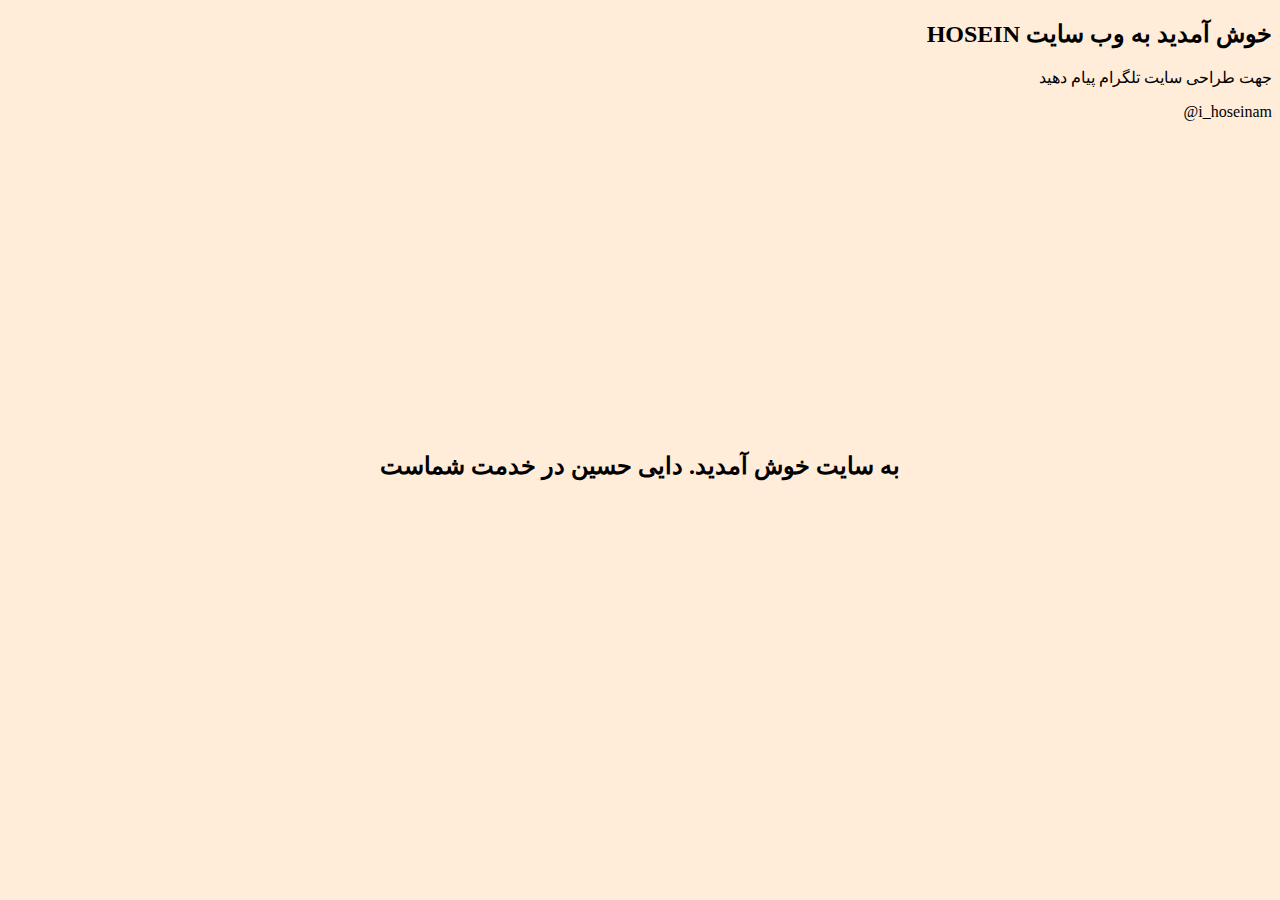
==== index.html @ 491c5100 "Create index.html" ====
<!DOCTYPE html>
<html>
<head>
<title> hosein website</title>
    <style>
        body {
            background-color: #ffecd9;
            direction: rtl;
        }

        @keyframes moving-text {
            0% { transform: translateX(-50%); opacity: 0; }
            50% { transform: translateX(0); opacity: 1; }
            100% { transform: translateX(50%); opacity: 0; }
        }
        
        .animated-text {
            position: absolute;
            top: 50%;
            left: 50%;
            transform: translate(-50%, -50%);
            animation: moving-text 3s infinite;
            font-weight: bold;
            font-size: 24px;
            text-align: center;
        }
    </style>
</head>
<body>
    <header>
        <h1 class="animated-text">به سایت خوش آمدید.   دایی حسین در خدمت شماست </h1>
    </header>
    
    
    
    <section>
        <h2>خوش آمدید به وب سایت HOSEIN</h2>
       <P>  جهت طراحی سایت تلگرام پیام دهید </P>
       <p> i_hoseinam@  </p>

    </section>
    
    
</body>
</html>
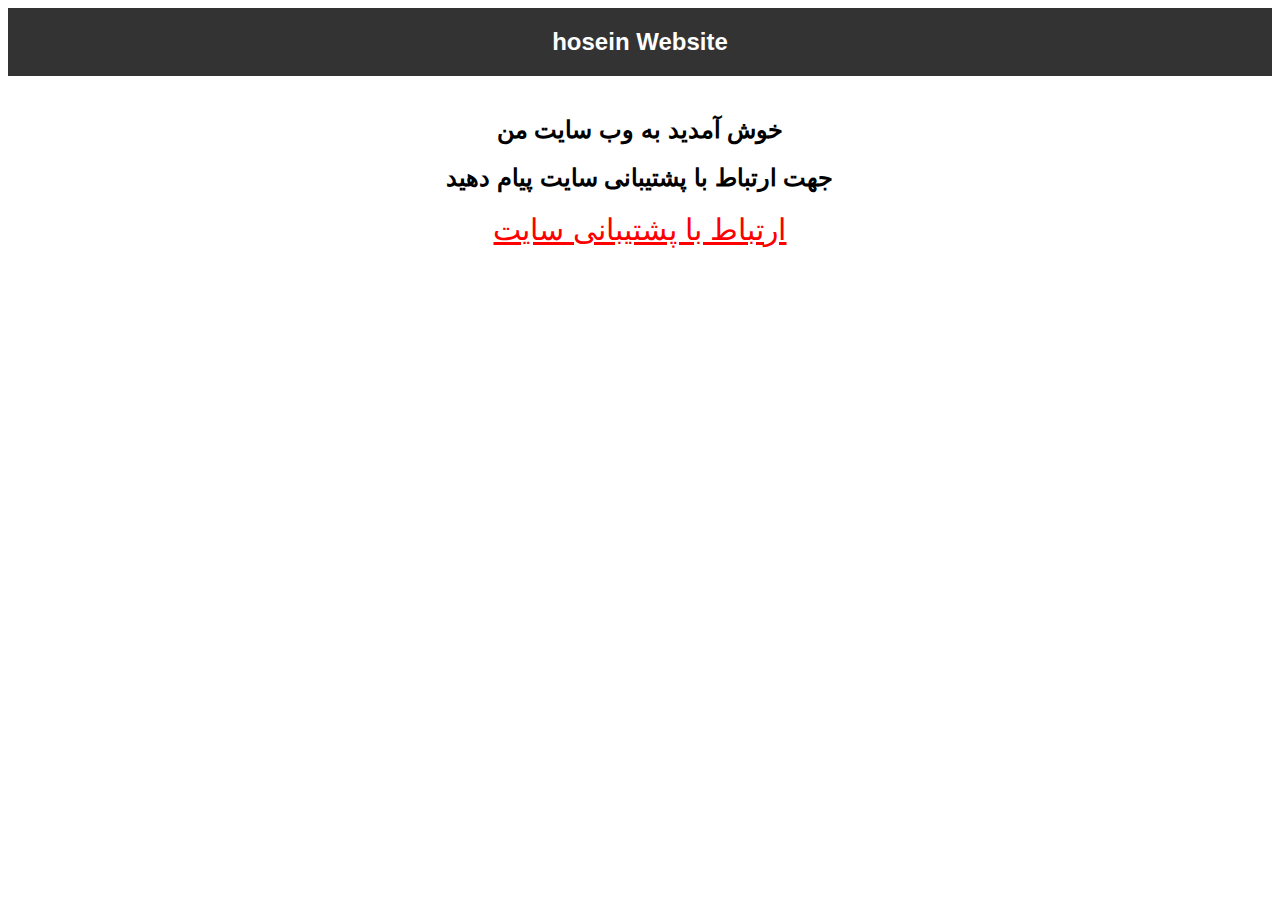
==== commit 30b0d196: "Update index.html" ====
--- a/index.html
+++ b/index.html
@@ -1,45 +1,77 @@
+
 <!DOCTYPE html>
 <html>
-<head>
-<title> hosein website</title>
+  <head>
+    
+    <meta charset="UTF-8">
+    <title>hosein Website</title>
     <style>
-        body {
-            background-color: #ffecd9;
-            direction: rtl;
+         @keyframes movingText {
+            0% {
+                transform: translateX(0);
+            }
+            50% {
+                transform: translateX(200px);
+            }
+            100% {
+                transform: translateX(0);
+            }
         }
 
-        @keyframes moving-text {
-            0% { transform: translateX(-50%); opacity: 0; }
-            50% { transform: translateX(0); opacity: 1; }
-            100% { transform: translateX(50%); opacity: 0; }
+        .animatedText {
+            animation: movingText 3s infinite;
         }
+      body {
+        font-family: Arial, sans-serif;
+      }
+      header {
+        background-color: #333;
+        color: white;
+        padding: 20px;
+        text-align: center;
+      }
+      h1 {
+        font-size: 24px;
+        margin: 0;
+      }
+      main {
+        padding: 20px;
+        text-align: center;
+      }
+      button {
+        padding: 10px 20px;
+        background-color: #333;
+        color: white;
+        border: none;
+        cursor: pointer;
+      }
+      a {
+            text-align: center;
+            color: red; 
+            font-size: 30px; 
+        }
+
         
-        .animated-text {
-            position: absolute;
-            top: 50%;
-            left: 50%;
-            transform: translate(-50%, -50%);
-            animation: moving-text 3s infinite;
-            font-weight: bold;
-            font-size: 24px;
-            text-align: center;
-        }
     </style>
-</head>
-<body>
+  </head>
+  <body>
+    
     <header>
-        <h1 class="animated-text">به سایت خوش آمدید.   دایی حسین در خدمت شماست </h1>
+      <h1>hosein Website</h1>
     </header>
+    <main>
+      <h2>خوش آمدید به وب سایت من</h2>
+
     
-    
-    
-    <section>
-        <h2>خوش آمدید به وب سایت HOSEIN</h2>
-       <P>  جهت طراحی سایت تلگرام پیام دهید </P>
-       <p> i_hoseinam@  </p>
-
-    </section>
-    
-    
-</body>
+      
+      <h1 class="animatedText"> جهت ارتباط با پشتیبانی سایت پیام دهید </h1>
+      <h2 >  </h2>
+      <h3></h3>
+     
+      <a href="https://t.me/i_hoseinam"  > ارتباط با پشتیبانی سایت             </a>
+      
+    </main>
+   
+  </body>
+ 
 </html>
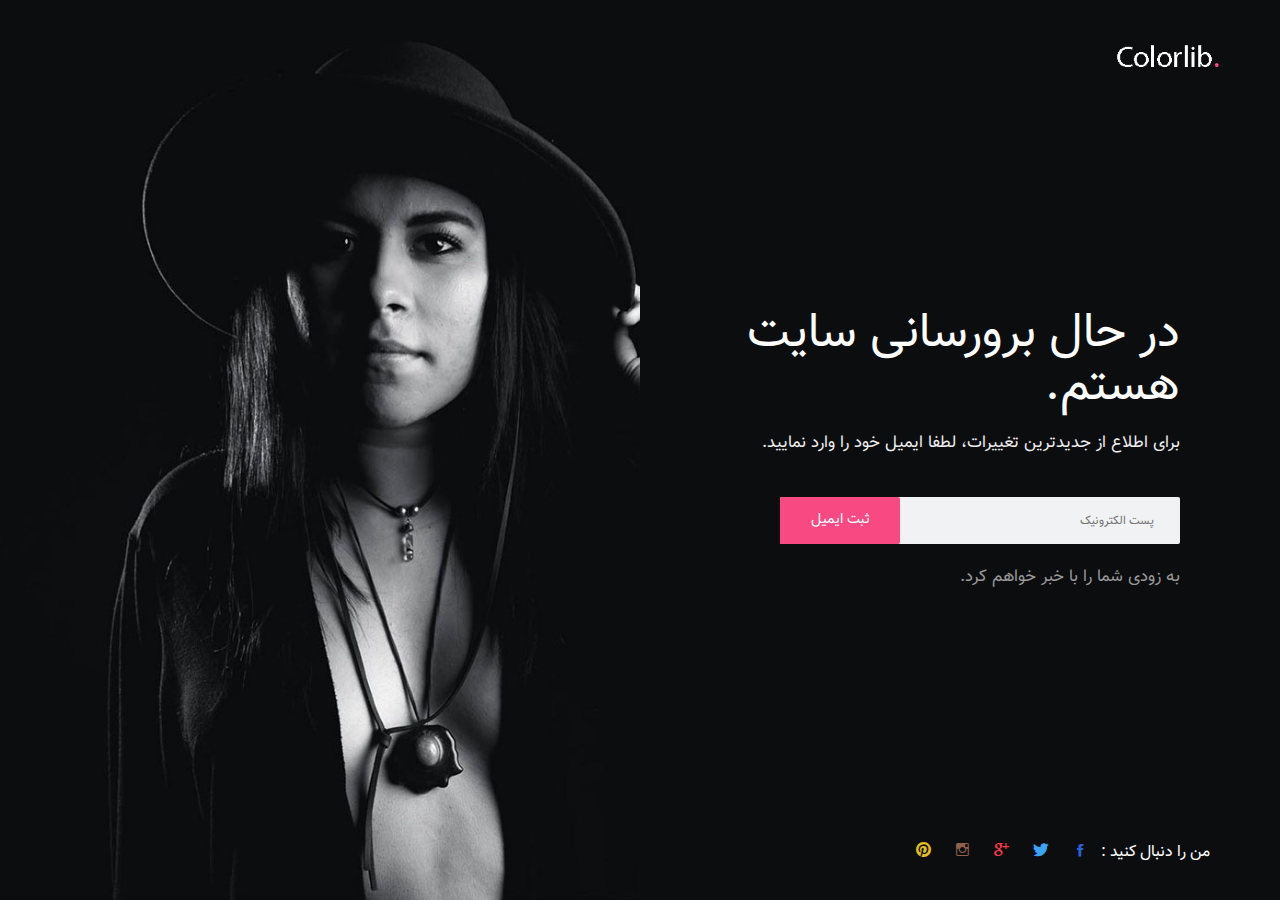
==== commit c1054376: "Add files via upload" ====
--- a/index.html
+++ b/index.html
@@ -1,77 +1,51 @@
-
-<!DOCTYPE html>
-<html>
-  <head>
-    
-    <meta charset="UTF-8">
-    <title>hosein Website</title>
-    <style>
-         @keyframes movingText {
-            0% {
-                transform: translateX(0);
-            }
-            50% {
-                transform: translateX(200px);
-            }
-            100% {
-                transform: translateX(0);
-            }
-        }
-
-        .animatedText {
-            animation: movingText 3s infinite;
-        }
-      body {
-        font-family: Arial, sans-serif;
-      }
-      header {
-        background-color: #333;
-        color: white;
-        padding: 20px;
-        text-align: center;
-      }
-      h1 {
-        font-size: 24px;
-        margin: 0;
-      }
-      main {
-        padding: 20px;
-        text-align: center;
-      }
-      button {
-        padding: 10px 20px;
-        background-color: #333;
-        color: white;
-        border: none;
-        cursor: pointer;
-      }
-      a {
-            text-align: center;
-            color: red; 
-            font-size: 30px; 
-        }
-
-        
-    </style>
-  </head>
-  <body>
-    
-    <header>
-      <h1>hosein Website</h1>
-    </header>
-    <main>
-      <h2>خوش آمدید به وب سایت من</h2>
-
-    
-      
-      <h1 class="animatedText"> جهت ارتباط با پشتیبانی سایت پیام دهید </h1>
-      <h2 >  </h2>
-      <h3></h3>
-     
-      <a href="https://t.me/i_hoseinam"  > ارتباط با پشتیبانی سایت             </a>
-      
-    </main>
-   
-  </body>
- 
-</html>
+<!DOCTYPE html>
+<html lang="en">
+<head>
+	<meta charset="utf-8">
+	<meta http-equiv="X-UA-Compatible" content="IE=edge">
+	<meta name="viewport" content="width=device-width, initial-scale=1">
+	<title>قالب صفحه در دست ساخت سایت شخصی :: دریافت شده از وب روبیک</title>
+	<!-- CSS Styles -->
+	<link type="text/css" href="css/ionicons.css" rel="stylesheet" />
+	<link type="text/css" href="css/jquery.classycountdown.css" rel="stylesheet" />
+	<link type="text/css" href="css/style.css" rel="stylesheet" />
+	<link type="text/css" href="css/responsive.css" rel="stylesheet" />
+</head>
+<body>
+	<div class="main-area">
+		<section class="left-section" style="background-image: url(pics/countdown-1000x1000.jpg)"></section><!-- left-section -->
+		<section class="right-section full-height">
+			<a class="logo" href="#"><img src="pics/logo-white.png" alt="Logo"></a>
+			<div class="display-table">
+				<div class="display-table-cell">
+					<div class="main-content">
+						<h2 class="title"><b>در حال برورسانی سایت هستم.</b></h2>
+						<p class="desc">برای اطلاع از جدیدترین تغییرات،  لطفا ایمیل خود را وارد نمایید.</p>
+						<div class="email-input-area">
+							<form method="post">
+								<input class="email-input" name="email" type="text" placeholder="پست الکترونیک"/>
+								<button class="submit-btn" name="submit" type="submit"><b>ثبت ایمیل</b></button>
+							</form>
+						</div><!-- email-input-area -->
+						<p class="post-desc">به زودی شما را با خبر خواهم کرد.</p>
+					</div><!-- main-content -->
+				</div><!-- display-table-cell -->
+			</div><!-- display-table -->
+
+			<ul class="footer-icons">
+				<li>من را دنبال کنید : </li>
+				<li><a href="#"><i class="ion-social-facebook"></i></a></li>
+				<li><a href="#"><i class="ion-social-twitter"></i></a></li>
+				<li><a href="#"><i class="ion-social-googleplus"></i></a></li>
+				<li><a href="#"><i class="ion-social-instagram-outline"></i></a></li>
+				<li><a href="#"><i class="ion-social-pinterest"></i></a></li>
+			</ul>
+		</section><!-- right-section -->
+	</div>
+
+	<!-- Scripts -->
+	<script src="js/jquery-3.1.1.min.js"></script>
+	<script src="js/jquery.countdown.min.js"></script>
+	<script src="js/scripts.js"></script>
+</body><!-- This template has been downloaded from Webrubik.com -->
+</html>
--- a/css/style.css
+++ b/css/style.css
@@ -0,0 +1,395 @@
+/* CSS Document */
+@charset "UTF-8";
+
+@font-face {
+    font-family: 'Vazir';
+    src: url('../fonts/Vazir.eot');
+    src: local('../fonts/Vazir'), url('../fonts/Vazir.woff') format('woff'), url('../fonts/Vazir.ttf') format('truetype');
+}
+
+/* ---------------------------------
+1. PRIMARY STYLES
+--------------------------------- */
+
+html {
+    font-size: 100%;
+    height: 100%;
+    width: 100%;
+    overflow-x: hidden;
+    margin: 0px;
+    padding: 0px;
+    touch-action: manipulation;
+}
+
+
+body {
+    direction: rtl;
+    font-size: 16px;
+    font-family: 'Vazir';
+    width: 100%;
+    height: 100%;
+    margin: 0;
+    font-weight: 400;
+    -webkit-font-smoothing: antialiased;
+    -moz-osx-font-smoothing: grayscale;
+    word-wrap: break-word;
+    overflow-x: hidden;
+    color: #333;
+}
+
+h1, h2, h3, h4, h5, h6, p, a, ul, span, li, img, inpot, button {
+    margin: 0;
+    padding: 0;
+}
+
+h1, h2, h3, h4, h5, h6 {
+    line-height: 1.5;
+    font-weight: inherit;
+}
+
+h1, h2, h3 {
+    font-family: 'Vazir';
+}
+
+p {
+    line-height: 1.6;
+    font-size: 1.05em;
+    font-weight: 400;
+    color: #555;
+}
+
+h1 {
+    font-size: 3.5em;
+    line-height: 1;
+}
+
+h2 {
+    font-size: 3em;
+    line-height: 1.1;
+}
+
+h3 {
+    font-size: 2.5em;
+}
+
+h4 {
+    font-size: 1.5em;
+}
+
+h5 {
+    font-size: 1.2em;
+}
+
+h6 {
+    font-size: .9em;
+}
+
+a, button {
+    display: inline-block;
+    text-decoration: none;
+    color: inherit;
+    transition: all .3s;
+    line-height: 1;
+}
+
+a:focus, a:active, a:hover,
+button:focus, button:active, button:hover,
+a b.light-color:hover {
+    text-decoration: none;
+    color: #E45F74;
+}
+
+b {
+    font-weight: 500;
+}
+
+img {
+    width: 100%;
+}
+
+li {
+    list-style: none;
+    display: inline-block;
+}
+
+span {
+    display: inline-block;
+}
+
+button {
+    outline: 0;
+    border: 0;
+    background: none;
+    cursor: pointer;
+}
+
+b.light-color {
+    color: #444;
+}
+
+.icon {
+    font-size: 1.1em;
+    display: inline-block;
+    line-height: inherit;
+}
+
+[class^="icon-"]:before, [class*=" icon-"]:before {
+    line-height: inherit;
+}
+
+html {
+    -webkit-box-sizing: border-box;
+    box-sizing: border-box;
+}
+
+*,
+*::before,
+*::after {
+    -webkit-box-sizing: inherit;
+    box-sizing: inherit;
+}
+
+
+/* ---------------------------------
+2. COMMONS FOR PAGE DESIGN
+--------------------------------- */
+
+.center-text {
+    text-align: center;
+}
+
+.display-table {
+    display: table;
+    height: 100%;
+    width: 100%;
+}
+
+.display-table-cell {
+    display: table-cell;
+    vertical-align: middle;
+}
+
+
+::-webkit-input-placeholder {
+    font-size: .9em;
+}
+
+::-moz-placeholder {
+    font-size: .9em;
+}
+
+:-ms-input-placeholder {
+    font-size: .9em;
+}
+
+:-moz-placeholder {
+    font-size: .9em;
+}
+
+
+.full-height {
+    height: 100%;
+}
+
+.position-static {
+    position: static;
+}
+
+.font-white {
+    color: #fff;
+}
+
+.main-area {
+    position: relative;
+    height: 100vh;
+    background: #0C0D0F;
+    color: #fff;
+}
+
+
+/* ---------------------------------
+3. LEFT SECTION
+--------------------------------- */
+
+.left-section {
+    position: absolute;
+    top: 0;
+    bottom: 0;
+    left: 0;
+    width: 50%;
+    background-size: cover;
+}
+
+
+#normal-countdown {
+    text-align: center;
+}
+
+#normal-countdown .time-sec {
+    position: relative;
+    display: inline-block;
+    margin: 2.5%;
+    height: 120px;
+    width: 120px;
+    border-radius: 100px;
+    background: #fff;
+    box-shadow: 0px 0px 0px 5px rgba(255, 255, 255, .4);
+    color: #F84982;
+}
+
+#normal-countdown .time-sec .main-time {
+    font-weight: 500;
+    line-height: 100px;
+}
+
+#normal-countdown .time-sec span {
+    position: absolute;
+    bottom: 25px;
+    left: 50%;
+    transform: translateX(-50%);
+}
+
+
+/* ---------------------------------
+4. RIGHT SECTION
+--------------------------------- */
+
+.right-section {
+    float: right;
+    width: 50%;
+    position: relative;
+    padding: 0 60px;
+}
+
+.right-section .logo {
+    position: absolute;
+    top: 40px;
+    height: 30px;
+}
+
+.right-section .logo img {
+    height: 100%;
+    width: auto;
+}
+
+
+.right-section .main-content {
+    padding: 40px 40px 40px 0;
+}
+
+.main-content .title {
+    margin-bottom: 15px;
+}
+
+.main-content .desc {
+    color: #eee;
+}
+
+.main-content .email-input-area {
+    margin: 40px 0 20px;
+    position: relative;
+    width: 400px;
+    height: 47px;
+}
+
+.main-content .email-input-area .email-input {
+    width: 100%;
+    position: absolute;
+    top: 0;
+    bottom: 0;
+    right: 0;
+    border-radius: 2px;
+    border: 0;
+    outline: 0;
+    padding: 0 25px 0 140px;
+    transition: all .2s;
+    background: #F1F2F3;
+    box-shadow: inset 0 0 1px rgba(0, 0, 0, .1);
+    border: 1px solid transparent;
+    font-family: 'Vazir';
+}
+
+.main-content .email-input-area .email-input:focus {
+    border-color: #f89fbc;
+}
+
+.main-content .email-input-area .submit-btn {
+    width: 120px;
+    text-align: center;
+    position: absolute;
+    top: 0;
+    bottom: 0;
+    left: 0;
+    font-size: .9em;
+    outline: 0;
+    border-radius: 0 2px 2px 0;
+    transition: all .3s;
+    background: #F84982;
+    color: #fff;
+    font-family: 'Vazir';
+}
+
+.main-content .email-input-area .submit-btn:hover {
+    background: #e40b52;
+}
+
+
+.main-content .post-desc {
+    color: #999;
+}
+
+
+.right-section .footer-icons {
+    position: absolute;
+    bottom: 30px;
+}
+
+.right-section .footer-icons > li > a {
+    display: inline-block;
+    font-size: 1.07em;
+    padding: 0 0px;
+}
+
+.right-section .footer-icons > li:first-child {
+    margin-right: 10px;
+}
+
+.right-section .footer-icons > li > a > i {
+    display: inline-block;
+    height: 35px;
+    line-height: 33px;
+    transition: all .2s;
+    border-radius: 40px;
+    text-align: center;
+    width: 35px;
+}
+
+.right-section .footer-icons > li > a:hover > i {
+    border: 1px solid;
+}
+
+.right-section .footer-icons > li > a > i[class*="facebook"] {
+    color: #2A61D6;
+    border-color: #2A61D6;
+}
+
+.right-section .footer-icons > li > a > i[class*="twitter"] {
+    color: #3AA4F8;
+    border-color: #3AA4F8;
+}
+
+.right-section .footer-icons > li > a > i[class*="google"] {
+    color: #F43846;
+    border-color: #F43846;
+}
+
+.right-section .footer-icons > li > a > i[class*="instagram"] {
+    color: #8F614A;
+    border-color: #8F614A;
+}
+
+.right-section .footer-icons > li > a > i[class*="pinterest"] {
+    color: #E1C013;
+    border-color: #E1C013;
+}
+
--- a/css/responsive.css
+++ b/css/responsive.css
@@ -0,0 +1,154 @@
+/* Screens Resolution : 992px
+-------------------------------------------------------------------------- */
+@media only screen and (max-width: 1200px) {
+
+    /* ---------------------------------
+    4. RIGHT SECTION
+    --------------------------------- */
+    .date-countdown {
+        width: 100%;
+    }
+
+}
+
+/* Screens Resolution : 992px
+-------------------------------------------------------------------------- */
+@media only screen and (max-width: 992px) {
+
+    /* ---------------------------------
+    1. PRIMARY STYLES
+    --------------------------------- */
+    .main-area {
+        position: relative;
+        height: 200vh;
+    }
+
+
+    /* ---------------------------------
+    3. RIGHT SECTION
+    --------------------------------- */
+    .right-section {
+        float: none;
+        width: 100%;
+        height: 50%;
+    }
+
+    .right-section .main-content {
+        padding: 40px 0;
+    }
+
+    .main-content .email-input-area {
+        width: 100%;
+    }
+
+    .main-content .email-input-area .email-input {
+        padding: 0 20px 0 115px;
+    }
+
+    .main-content .email-input-area .submit-btn {
+        width: 80px;
+    }
+
+    .right-section .footer-icons > li > a > i {
+        height: 30px;
+        line-height: 28px;
+        width: 30px;
+    }
+
+
+    /* ---------------------------------
+    4. LEFT SECTION
+    --------------------------------- */
+    .left-section {
+        position: static;
+        width: 100%;
+        height: 50%;
+    }
+
+    .date-countdown {
+        width: 100%;
+    }
+
+    .date-countdown .time_circles > div > h4 {
+        font-size: .7em !important;
+    }
+
+}
+
+
+/* Screens Resolution : 767px
+-------------------------------------------------------------------------- */
+@media only screen and (max-width: 767px) {
+
+    /* ---------------------------------
+    1. PRIMARY STYLES
+    --------------------------------- */
+    p {
+        line-height: 1.4;
+    }
+
+    h1 {
+        font-size: 2.8em;
+        line-height: 1;
+    }
+
+    h2 {
+        font-size: 2.2em;
+        line-height: 1.1;
+    }
+
+    h3 {
+        font-size: 1.8em;
+    }
+
+
+}
+
+/* Screens Resolution : 479px
+-------------------------------------------------------------------------- */
+@media only screen and (max-width: 479px) {
+
+    /* ---------------------------------
+    1. PRIMARY STYLES
+    --------------------------------- */
+    body {
+        font-size: 13px;
+    }
+
+
+    /* ---------------------------------
+    4. REMAINING TIME
+    --------------------------------- */
+    #normal-countdown .time-sec {
+        height: 100px;
+        width: 100px;
+        margin: 5%;
+    }
+
+    #normal-countdown .time-sec .main-time {
+        line-height: 80px;
+    }
+
+
+    /* ---------------------------------
+    4. RIGHT SECTION
+    --------------------------------- */
+    .right-section {
+        padding: 0 30px;
+    }
+
+}
+
+/* Screens Resolution : 359px
+-------------------------------------------------------------------------- */
+@media only screen and (max-width: 359px) {
+
+
+}
+
+/* Screens Resolution : 290px
+-------------------------------------------------------------------------- */
+@media only screen and (max-width: 290px) {
+
+
+}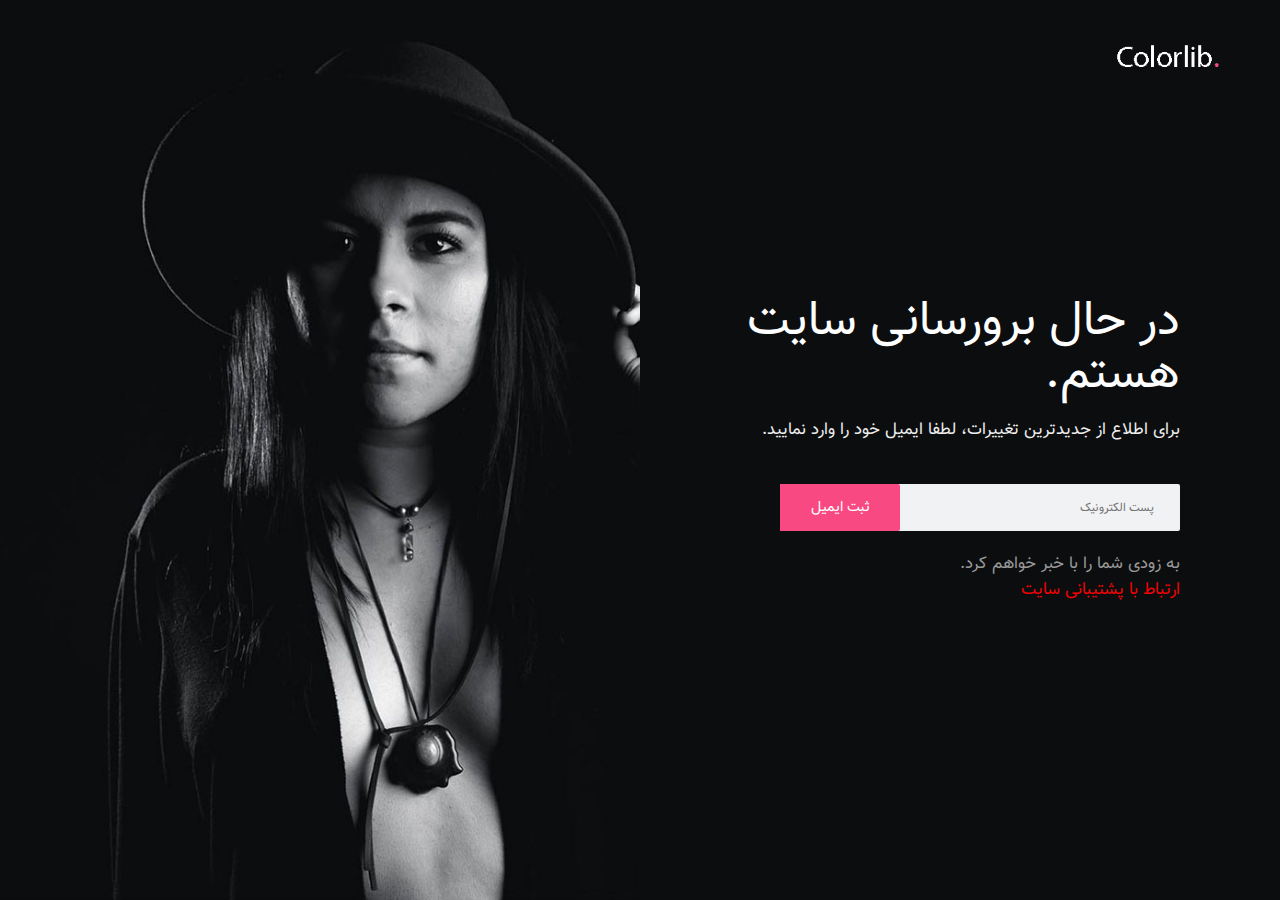
==== commit 781a8634: "Update index.html" ====
--- a/index.html
+++ b/index.html
@@ -28,18 +28,13 @@
 							</form>
 						</div><!-- email-input-area -->
 						<p class="post-desc">به زودی شما را با خبر خواهم کرد.</p>
+						<p></p>
+						<a href="https://zil.ink/ihoseinam"   >ارتباط با پشتیبانی سایت          </a>
 					</div><!-- main-content -->
 				</div><!-- display-table-cell -->
 			</div><!-- display-table -->
 
-			<ul class="footer-icons">
-				<li>من را دنبال کنید : </li>
-				<li><a href="#"><i class="ion-social-facebook"></i></a></li>
-				<li><a href="#"><i class="ion-social-twitter"></i></a></li>
-				<li><a href="#"><i class="ion-social-googleplus"></i></a></li>
-				<li><a href="#"><i class="ion-social-instagram-outline"></i></a></li>
-				<li><a href="#"><i class="ion-social-pinterest"></i></a></li>
-			</ul>
+			
 		</section><!-- right-section -->
 	</div>
 
@@ -48,4 +43,14 @@
 	<script src="js/jquery.countdown.min.js"></script>
 	<script src="js/scripts.js"></script>
 </body><!-- This template has been downloaded from Webrubik.com -->
+<style>
+
+a{
+
+	text-align: center;
+            color: rgb(241, 3, 3); 
+            font-size: 17px; 
+}
+
+</style>
 </html>
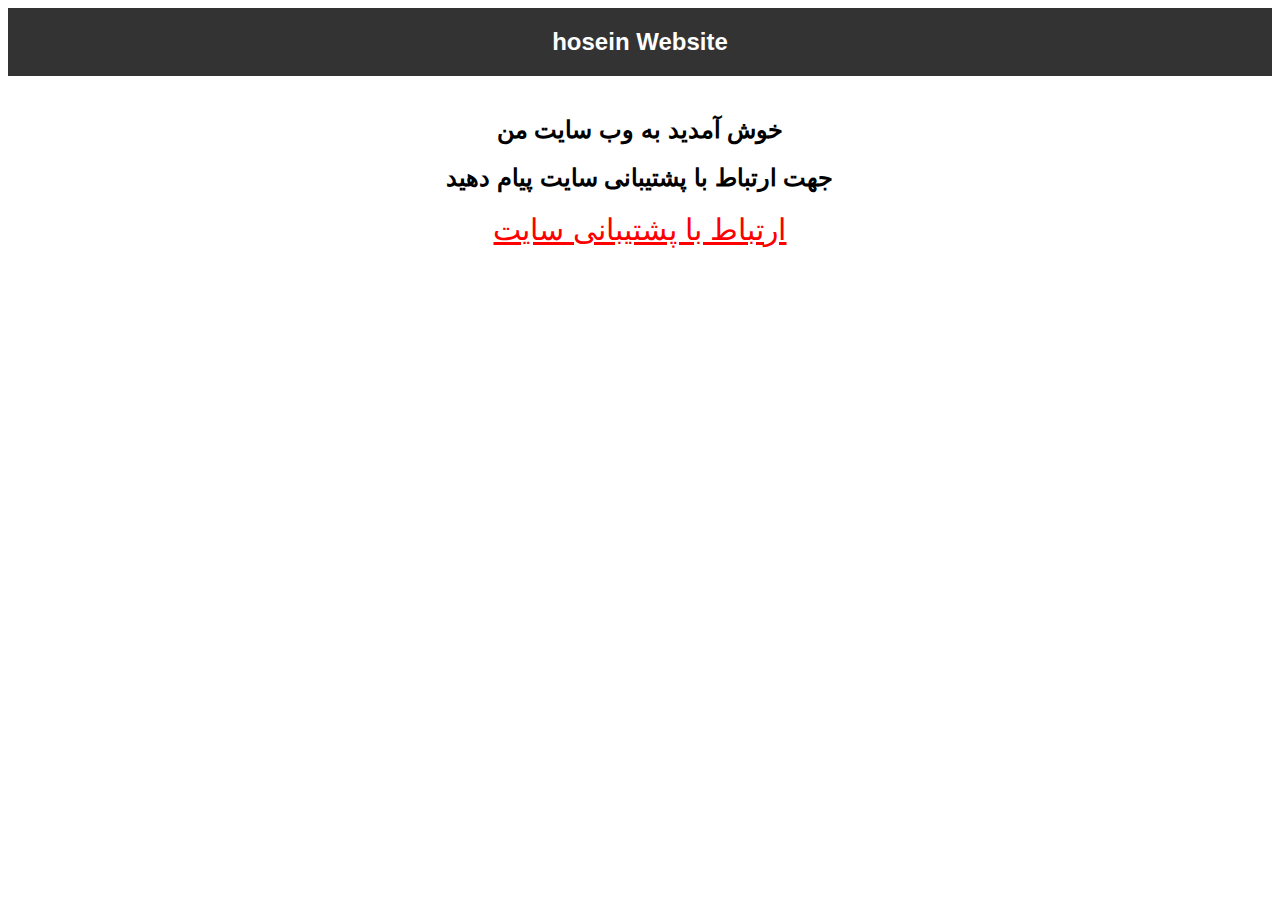
==== commit 4b0f7538: "Update index.html" ====
--- a/index.html
+++ b/index.html
@@ -1,56 +1,76 @@
+
 <!DOCTYPE html>
-<html lang="en">
-<head>
-	<meta charset="utf-8">
-	<meta http-equiv="X-UA-Compatible" content="IE=edge">
-	<meta name="viewport" content="width=device-width, initial-scale=1">
-	<title>قالب صفحه در دست ساخت سایت شخصی :: دریافت شده از وب روبیک</title>
-	<!-- CSS Styles -->
-	<link type="text/css" href="css/ionicons.css" rel="stylesheet" />
-	<link type="text/css" href="css/jquery.classycountdown.css" rel="stylesheet" />
-	<link type="text/css" href="css/style.css" rel="stylesheet" />
-	<link type="text/css" href="css/responsive.css" rel="stylesheet" />
-</head>
-<body>
-	<div class="main-area">
-		<section class="left-section" style="background-image: url(pics/countdown-1000x1000.jpg)"></section><!-- left-section -->
-		<section class="right-section full-height">
-			<a class="logo" href="#"><img src="pics/logo-white.png" alt="Logo"></a>
-			<div class="display-table">
-				<div class="display-table-cell">
-					<div class="main-content">
-						<h2 class="title"><b>در حال برورسانی سایت هستم.</b></h2>
-						<p class="desc">برای اطلاع از جدیدترین تغییرات،  لطفا ایمیل خود را وارد نمایید.</p>
-						<div class="email-input-area">
-							<form method="post">
-								<input class="email-input" name="email" type="text" placeholder="پست الکترونیک"/>
-								<button class="submit-btn" name="submit" type="submit"><b>ثبت ایمیل</b></button>
-							</form>
-						</div><!-- email-input-area -->
-						<p class="post-desc">به زودی شما را با خبر خواهم کرد.</p>
-						<p></p>
-						<a href="https://zil.ink/ihoseinam"   >ارتباط با پشتیبانی سایت          </a>
-					</div><!-- main-content -->
-				</div><!-- display-table-cell -->
-			</div><!-- display-table -->
+<html>
+  <head>
+    
+    <meta charset="UTF-8">
+    <title>hosein Website</title>
+    <style>
+         @keyframes movingText {
+            0% {
+                transform: translateX(0);
+            }
+            50% {
+                transform: translateX(200px);
+            }
+            100% {
+                transform: translateX(0);
+            }
+        }
 
-			
-		</section><!-- right-section -->
-	</div>
+        .animatedText {
+            animation: movingText 3s infinite;
+        }
+      body {
+        font-family: Arial, sans-serif;
+      }
+      header {
+        background-color: #333;
+        color: white;
+        padding: 20px;
+        text-align: center;
+      }
+      h1 {
+        font-size: 24px;
+        margin: 0;
+      }
+      main {
+        padding: 20px;
+        text-align: center;
+      }
+      button {
+        padding: 10px 20px;
+        background-color: #333;
+        color: white;
+        border: none;
+        cursor: pointer;
+      }
+      a {
+            text-align: center;
+            color: red; 
+            font-size: 30px; 
+        }
 
-	<!-- Scripts -->
-	<script src="js/jquery-3.1.1.min.js"></script>
-	<script src="js/jquery.countdown.min.js"></script>
-	<script src="js/scripts.js"></script>
-</body><!-- This template has been downloaded from Webrubik.com -->
-<style>
+        
+    </style>
+  </head>
+  <body>
+    
+    <header>
+      <h1>hosein Website</h1>
+    </header>
+    <main>
+      <h2>خوش آمدید به وب سایت من</h2>
 
-a{
-
-	text-align: center;
-            color: rgb(241, 3, 3); 
-            font-size: 17px; 
-}
-
-</style>
+    
+      
+      <h1 class="animatedText"> جهت ارتباط با پشتیبانی سایت پیام دهید </h1>
+      <h2 >  </h2>
+      <h3></h3>
+     
+      <a href="https://zil.ink/ihoseinam"   >ارتباط با پشتیبانی سایت          </a>
+    </main>
+   
+  </body>
+ 
 </html>
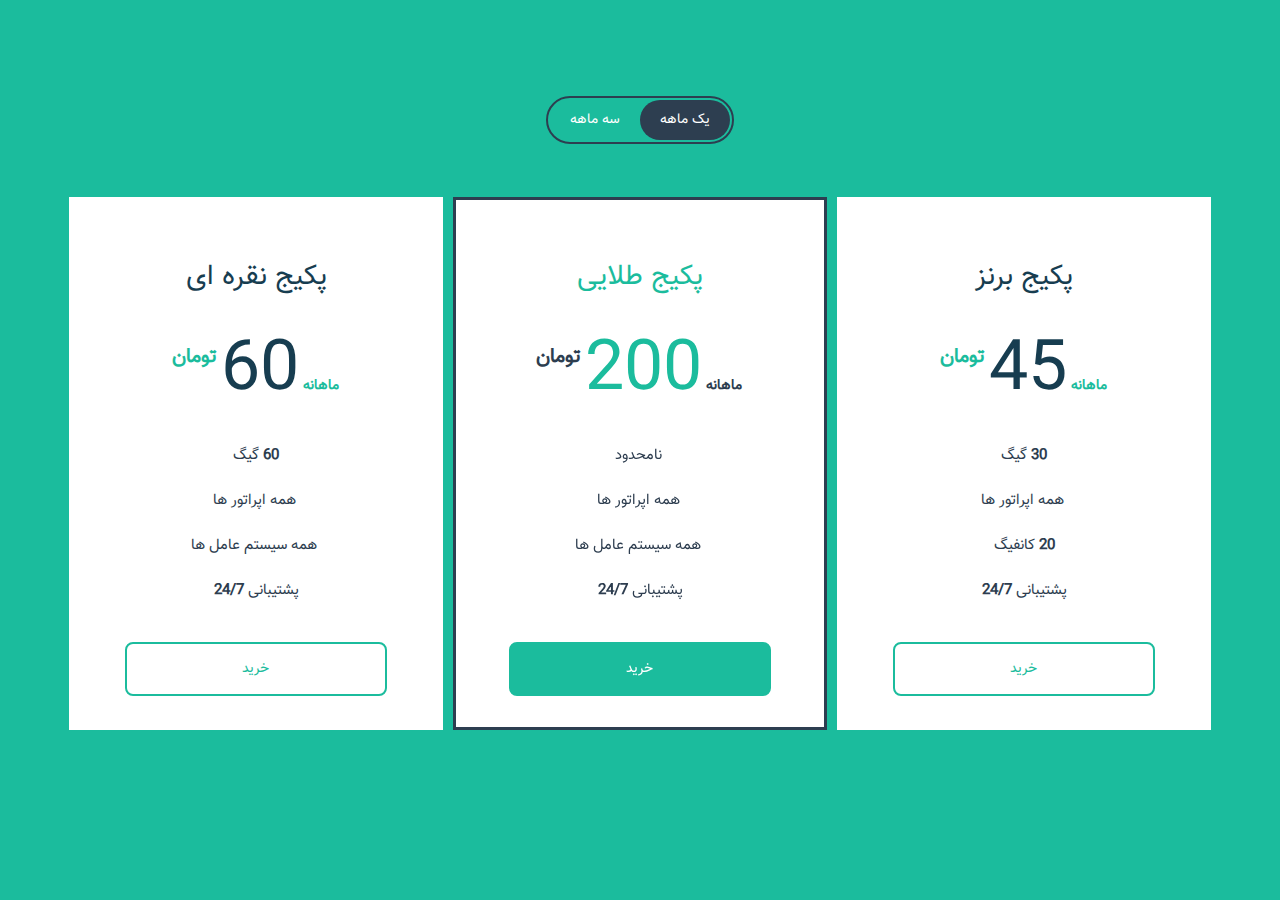
==== commit a4612126: "Add files via upload" ====
--- a/index.html
+++ b/index.html
@@ -1,76 +1,179 @@
+<!DOCTYPE html>
+<html lang="en">
+<head>
+	<meta charset="utf-8">
+	<meta http-equiv="X-UA-Compatible" content="IE=edge">
+	<meta name="viewport" content="width=device-width, initial-scale=1">
+	<title >   خرید- قلیچ‌شکن </title>
+	<link type="text/css" href="css/style.css" rel="stylesheet" />
+</head>
+<body>
+	
 
-<!DOCTYPE html>
-<html>
-  <head>
-    
-    <meta charset="UTF-8">
-    <title>hosein Website</title>
-    <style>
-         @keyframes movingText {
-            0% {
-                transform: translateX(0);
-            }
-            50% {
-                transform: translateX(200px);
-            }
-            100% {
-                transform: translateX(0);
-            }
-        }
 
-        .animatedText {
-            animation: movingText 3s infinite;
-        }
-      body {
-        font-family: Arial, sans-serif;
-      }
-      header {
-        background-color: #333;
-        color: white;
-        padding: 20px;
-        text-align: center;
-      }
-      h1 {
-        font-size: 24px;
-        margin: 0;
-      }
-      main {
-        padding: 20px;
-        text-align: center;
-      }
-      button {
-        padding: 10px 20px;
-        background-color: #333;
-        color: white;
-        border: none;
-        cursor: pointer;
-      }
-      a {
-            text-align: center;
-            color: red; 
-            font-size: 30px; 
-        }
 
-        
-    </style>
-  </head>
-  <body>
-    
-    <header>
-      <h1>hosein Website</h1>
-    </header>
-    <main>
-      <h2>خوش آمدید به وب سایت من</h2>
 
-    
-      
-      <h1 class="animatedText"> جهت ارتباط با پشتیبانی سایت پیام دهید </h1>
-      <h2 >  </h2>
-      <h3></h3>
-     
-      <a href="https://zil.ink/ihoseinam"   >ارتباط با پشتیبانی سایت          </a>
-    </main>
-   
-  </body>
- 
+
+	<div class="pricing-container">
+		<div class="pricing-switcher">
+			<p class="fieldset">
+				<input type="radio" name="duration-1" value="monthly" id="monthly-1" checked>
+				<label for="monthly-1">یک ماهه</label>
+				<input type="radio" name="duration-1" value="yearly" id="yearly-1">
+				<label for="yearly-1">سه ماهه</label>
+				<span class="switch"></span>
+			</p>
+		</div>
+		<ul class="pricing-list bounce-invert">
+			<li>
+				<ul class="pricing-wrapper">
+					<li data-type="monthly" class="is-visible">
+						<header class="pricing-header">
+							<h2>پکیج برنز</h2>
+							<div class="price">
+								<span class="duration">ماهانه</span>
+								<span class="value">45</span>
+								<span class="currency">تومان</span>
+							</div>
+						</header>
+						<div class="pricing-body">
+							<ul class="pricing-features">
+								<li><em>30</em>    گیگ </li>
+								<li><em></em> همه اپراتور ها </li>
+								<li><em>20</em> کانفیگ </li>
+							
+								<li> پشتیبانی <em>24/7</em></li>
+							</ul>
+						</div>
+						<footer class="pricing-footer">
+							<a href="https://t.me/i_hoseinam" class="select" href="#">خرید</a>
+						</footer>
+					</li>
+					<li data-type="yearly" class="is-hidden">
+						<header class="pricing-header">
+							<h2>  پکیج برنز</h2>
+							<div class="price">
+								<span class="duration">سه ماهه</span>
+								<span class="value">150</span>
+								<span class="currency">تومان</span>
+							</div>
+						</header>
+						<div class="pricing-body">
+							<ul class="pricing-features">
+								<li><em> 100 </em>    گیگ </li>
+								<li><em></em> همه اپراتور ها </li>
+								<li><em></em>  همه سیستم عامل ها
+								</li>
+							
+								<li> پشتیبانی <em>24/7</em></li>
+							</ul>
+						</div>
+						<footer class="pricing-footer">
+							<a href="https://t.me/i_hoseinam" class="select" href="#">خرید</a>
+						</footer>
+					</li>
+				</ul>
+			</li>
+			<li class="exclusive">
+				<ul class="pricing-wrapper">
+					<li data-type="monthly" class="is-visible">
+						<header class="pricing-header">
+							<h2>پکیج طلایی</h2>
+							<div class="price">
+								<span class="duration">ماهانه</span>
+								<span class="value">200</span>
+								<span class="currency">تومان</span>
+							</div>
+						</header>
+						<div class="pricing-body">
+							<ul class="pricing-features">
+								<li><em></em>    نامحدود </li>
+								<li><em></em> همه اپراتور ها </li>
+								<li><em></em> همه سیستم عامل ها </li>
+							
+								<li> پشتیبانی <em>24/7</em></li>
+							</ul>
+						</div>
+						<footer class="pricing-footer">
+							<a href="https://t.me/i_hoseinam" class="select" href="#">خرید</a>
+						</footer>
+					</li>
+					<li data-type="yearly" class="is-hidden">
+						<header class="pricing-header">
+							<h2>پکیج طلایی</h2>
+							<div class="price">
+								<span class="duration">سه ماهه</span>
+								<span class="value">500</span>
+								<span class="currency">تومان</span>
+							</div>
+						</header>
+						<div class="pricing-body">
+							<ul class="pricing-features">
+								<li><em></em>    نامحدود </li>
+								<li><em></em> همه اپراتور ها </li>
+								<li><em></em>  همه سیستم عامل ها  </li>
+							
+								<li> پشتیبانی <em>24/7</em></li>
+							</ul>
+						</div>
+						<footer class="pricing-footer">
+							<a href="https://t.me/i_hoseinam" class="select" href="#">خرید</a>
+						</footer>
+					</li>
+				</ul>
+			</li>
+			<li>
+				<ul class="pricing-wrapper">
+					<li data-type="monthly" class="is-visible">
+						<header class="pricing-header">
+							<h2>پکیج نقره ای  </h2>
+							<div class="price">
+								<span class="duration">ماهانه</span>
+								<span class="value">60</span>
+								<span class="currency">تومان</span>
+							</div>
+						</header>
+						<div class="pricing-body">
+							<ul class="pricing-features">
+								  <li><em>60</em>    گیگ </li>
+								<li><em></em> همه اپراتور ها </li>
+								<li><em></em>  همه سیستم عامل ها  </li>
+							
+								<li> پشتیبانی <em>24/7</em></li>
+							</ul>
+						</div>
+						<footer class="pricing-footer">
+							<a href="https://t.me/i_hoseinam" class="select" href="#">خرید</a>
+						</footer>
+					</li>
+					<li data-type="yearly" class="is-hidden">
+						<header class="pricing-header">
+							<h2> پکیج نقره ای</h2>
+							<div class="price">
+								<span class="duration">ماهانه</span>
+								<span class="value">200</span>
+								<span class="currency">تومان</span>
+							</div>
+						</header>
+						<div class="pricing-body">
+							<ul class="pricing-features">
+								<li><em>200</em>    گیگ </li>
+								<li><em></em> همه اپراتور ها </li>
+								<li><em></em>  همه سیستم عامل ها  </li>
+							
+								<li> پشتیبانی <em>24/7</em></li>
+							</ul>
+						</div>
+						<footer class="pricing-footer">
+							<a href="https://t.me/i_hoseinam"  class="select" href="#">خرید</a>
+						</footer>
+					</li>
+				</ul>
+			</li>
+		</ul>
+	</div>
+	<script src="js/jquery-3.1.1.min.js"></script>
+	<script src="js/modernizr.min.js"></script>
+	<script  src="js/scripts.js"></script>
+</body>
 </html>
--- a/css/style.css
+++ b/css/style.css
@@ -0,0 +1,768 @@
+/* CSS Document */
+@charset "UTF-8";
+
+@font-face {
+  font-family: 'Vazir';
+  src: url('../fonts/Vazir.eot');
+  src: local('../fonts/Vazir'), url('../fonts/Vazir.woff') format('woff'), url('../fonts/Vazir.ttf') format('truetype'), url('../fonts/Vazir.svg') format('svg');
+}
+
+html, body, div, span, applet, object, iframe,
+h1, h2, h3, h4, h5, h6, p, blockquote, pre,
+a, abbr, acronym, address, big, cite, code,
+del, dfn, em, img, ins, kbd, q, s, samp,
+small, strike, strong, sub, sup, tt, var,
+b, u, i, center,
+dl, dt, dd, ol, ul, li,
+fieldset, form, label, legend,
+table, caption, tbody, tfoot, thead, tr, th, td,
+article, aside, canvas, details, embed,
+figure, figcaption, footer, header, hgroup,
+menu, nav, output, ruby, section, summary,
+time, mark, audio, video {
+  margin: 0;
+  padding: 0;
+  border: 0;
+  font-size: 100%;
+  font: inherit;
+  vertical-align: baseline;
+}
+/* HTML5 display-role reset for older browsers */
+article, aside, details, figcaption, figure,
+footer, header, hgroup, menu, nav, section, main {
+  display: block;
+}
+body {
+  line-height: 1;
+}
+ol, ul {
+  list-style: none;
+}
+blockquote, q {
+  quotes: none;
+}
+blockquote:before, blockquote:after,
+q:before, q:after {
+  content: '';
+  content: none;
+}
+table {
+  border-collapse: collapse;
+  border-spacing: 0;
+}
+*,
+*::after,
+*::before {
+  -webkit-box-sizing: border-box;
+  -moz-box-sizing: border-box;
+  box-sizing: border-box;
+}
+
+html {
+  font-size: 62.5%;
+}
+
+html * {
+  -webkit-font-smoothing: antialiased;
+  -moz-osx-font-smoothing: grayscale;
+}
+
+body {
+  font-size: 1.6rem;
+  font-family: "Vazir";
+  direction: rtl;
+  color: #2d3d4f;
+  background-color: #1bbc9d;
+}
+
+a {
+  text-decoration: none;
+}
+
+.pricing-container {
+  width: 90%;
+  max-width: 1170px;
+  margin: 4em auto;
+}
+
+.pricing-container {
+  margin: 6em auto;
+}
+.pricing-container.full-width {
+  width: 100%;
+  max-width: none;
+}
+
+.pricing-switcher {
+  text-align: center;
+}
+
+.pricing-switcher .fieldset {
+  display: inline-block;
+  position: relative;
+  padding: 2px;
+  border-radius: 50em;
+  border: 2px solid #2d3e50;
+}
+
+.pricing-switcher input[type="radio"] {
+  position: absolute;
+  opacity: 0;
+}
+
+.pricing-switcher label {
+  position: relative;
+  z-index: 1;
+  display: inline-block;
+  float: right;
+  width: 90px;
+  height: 40px;
+  line-height: 40px;
+  cursor: pointer;
+  font-size: 1.4rem;
+  color: #ffffff;
+}
+
+.pricing-switcher .switch {
+  position: absolute;
+  top: 2px;
+  right: 2px;
+  height: 40px;
+  width: 90px;
+  background-color: #2d3e50;
+  border-radius: 50em;
+  -webkit-transition: -webkit-transform 0.5s;
+  -moz-transition: -moz-transform 0.5s;
+  transition: transform 0.5s;
+}
+
+.pricing-switcher input[type="radio"]:checked + label + .switch,
+.pricing-switcher input[type="radio"]:checked + label:nth-of-type(n) + .switch {
+  -webkit-transform: translateX(-90px);
+  -moz-transform: translateX(-90px);
+  -ms-transform: translateX(-90px);
+  -o-transform: translateX(-90px);
+  transform: translateX(-90px);
+}
+
+.no-js .pricing-switcher {
+  display: none;
+}
+
+.pricing-list {
+  margin: 2em 0 0;
+}
+
+.pricing-list > li {
+  position: relative;
+  margin-bottom: 1em;
+}
+
+@media only screen and (min-width: 768px) {
+  .pricing-list {
+    margin: 3em 0 0;
+  }
+  .pricing-list:after {
+    content: "";
+    display: table;
+    clear: both;
+  }
+  .pricing-list > li {
+    width: 33.3333333333%;
+    float: right;
+    padding-right: 5px;
+    padding-left: 5px;
+  }
+  .has-margins .pricing-list > li {
+    width: 32.3333333333%;
+    float: right;
+    margin-left: 1.5%;
+  }
+  .has-margins .pricing-list > li:last-of-type {
+    margin-left: 0;
+  }
+}
+
+.pricing-wrapper {
+  position: relative;
+}
+
+.touch .pricing-wrapper {
+  -webkit-perspective: 2000px;
+  -moz-perspective: 2000px;
+  perspective: 2000px;
+}
+
+.pricing-wrapper.is-switched .is-visible {
+  -webkit-transform: rotateY(180deg);
+  -moz-transform: rotateY(180deg);
+  -ms-transform: rotateY(180deg);
+  -o-transform: rotateY(180deg);
+  transform: rotateY(180deg);
+  -webkit-animation: rotate 0.5s;
+  -moz-animation: rotate 0.5s;
+  animation: rotate 0.5s;
+}
+
+.pricing-wrapper.is-switched .is-hidden {
+  -webkit-transform: rotateY(0deg);
+  -moz-transform: rotateY(0deg);
+  -ms-transform: rotateY(0deg);
+  -o-transform: rotateY(0deg);
+  transform: rotateY(0deg);
+  -webkit-animation: rotate-inverse 0.5s;
+  -moz-animation: rotate-inverse 0.5s;
+  animation: rotate-inverse 0.5s;
+  opacity: 0;
+}
+
+.pricing-wrapper.is-switched .is-selected {
+  opacity: 1;
+}
+
+.pricing-wrapper.is-switched.reverse-animation .is-visible {
+  -webkit-transform: rotateY(-180deg);
+  -moz-transform: rotateY(-180deg);
+  -ms-transform: rotateY(-180deg);
+  -o-transform: rotateY(-180deg);
+  transform: rotateY(-180deg);
+  -webkit-animation: rotate-back 0.5s;
+  -moz-animation: rotate-back 0.5s;
+  animation: rotate-back 0.5s;
+}
+
+.pricing-wrapper.is-switched.reverse-animation .is-hidden {
+  -webkit-transform: rotateY(0deg);
+  -moz-transform: rotateY(0deg);
+  -ms-transform: rotateY(0deg);
+  -o-transform: rotateY(0deg);
+  transform: rotateY(0deg);
+  -webkit-animation: rotate-inverse-back 0.5s;
+  -moz-animation: rotate-inverse-back 0.5s;
+  animation: rotate-inverse-back 0.5s;
+  opacity: 0;
+}
+
+.pricing-wrapper.is-switched.reverse-animation .is-selected {
+  opacity: 1;
+}
+
+.pricing-wrapper > li {
+  background-color: #ffffff;
+  -webkit-backface-visibility: hidden;
+  backface-visibility: hidden;
+  outline: 1px solid transparent;
+}
+
+.pricing-wrapper > li::after {
+  content: '';
+  position: absolute;
+  top: 0;
+  left: 0;
+  height: 100%;
+  width: 50px;
+  pointer-events: none;
+  background: -webkit-linear-gradient( left , #ffffff, rgba(255, 255, 255, 0));
+  background: linear-gradient(to right, #ffffff, rgba(255, 255, 255, 0));
+}
+
+.pricing-wrapper > li.is-ended::after {
+  display: none;
+}
+
+.pricing-wrapper .is-visible {
+  position: relative;
+  z-index: 5;
+}
+
+.pricing-wrapper .is-hidden {
+  position: absolute;
+  top: 0;
+  right: 0;
+  height: 100%;
+  width: 100%;
+  z-index: 1;
+  -webkit-transform: rotateY(180deg);
+  -moz-transform: rotateY(180deg);
+  -ms-transform: rotateY(180deg);
+  -o-transform: rotateY(180deg);
+  transform: rotateY(180deg);
+}
+
+.pricing-wrapper .is-selected {
+  z-index: 3 !important;
+}
+
+@media only screen and (min-width: 768px) {
+  .pricing-wrapper > li::before {
+    content: '';
+    position: absolute;
+    z-index: 6;
+    right: -1px;
+    top: 50%;
+    bottom: auto;
+    -webkit-transform: translateY(-50%);
+    -moz-transform: translateY(-50%);
+    -ms-transform: translateY(-50%);
+    -o-transform: translateY(-50%);
+    transform: translateY(-50%);
+    height: 50%;
+    width: 1px;
+    background-color: #b1d6e8;
+  }
+  .pricing-wrapper > li::after {
+    display: none;
+  }
+  .exclusive .pricing-wrapper > li {
+    box-shadow: inset 0 0 0 3px #2d3e50;
+  }
+  .has-margins .pricing-wrapper > li,
+  .has-margins .exclusive .pricing-wrapper > li {
+    box-shadow: 0 1px 5px rgba(0, 0, 0, 0.1);
+  }
+  :nth-of-type(1) > .pricing-wrapper > li::before {
+    display: none;
+  }
+  .has-margins .pricing-wrapper > li {
+    border-radius: 4px 4px 6px 6px;
+  }
+  .has-margins .pricing-wrapper > li::before {
+    display: none;
+  }
+}
+
+@media only screen and (min-width: 1500px) {
+  .full-width .pricing-wrapper > li {
+    padding: 2.5em 0;
+  }
+}
+
+.no-js .pricing-wrapper .is-hidden {
+  position: relative;
+  -webkit-transform: rotateY(0deg);
+  -moz-transform: rotateY(0deg);
+  -ms-transform: rotateY(0deg);
+  -o-transform: rotateY(0deg);
+  transform: rotateY(0deg);
+  margin-top: 1em;
+}
+
+@media only screen and (min-width: 768px) {
+  .exclusive .pricing-wrapper > li::before {
+    display: none;
+  }
+  .exclusive + li .pricing-wrapper > li::before {
+    display: none;
+  }
+}
+
+.pricing-header h2 {
+  padding: 0.9em 0.9em 0.6em;
+  font-weight: 400;
+  margin-bottom: 30px;
+  margin-top: 10px;
+  text-transform: uppercase;
+  text-align: center;
+}
+
+.pricing-header {
+  height: auto;
+  padding: 1.9em 0 1.6em;
+  pointer-events: auto;
+  text-align: center;
+  color: #173d50;
+  background-color: transparent;
+}
+
+.exclusive .pricing-header {
+  color: #1bbc9d;
+  background-color: transparent;
+}
+
+.pricing-header h2 {
+  font-size: 2.8rem;
+  letter-spacing: 0px;
+}
+
+.currency,
+.value {
+  font-size: 3rem;
+  font-weight: 300;
+}
+
+.duration {
+  font-weight: 700;
+  font-size: 1.3rem;
+  color: #8dc8e4;
+  text-transform: uppercase;
+}
+
+.exclusive .duration {
+  color: #f3b6ab;
+}
+
+.duration::before {
+  content: ' ';
+  margin-left: 2px;
+}
+
+.value {
+  font-size: 7rem;
+  font-weight: 300;
+}
+
+.currency,
+.duration {
+  color: #1bbc9d;
+}
+
+.exclusive .currency,
+.exclusive .duration {
+  color: #2d3e50;
+}
+
+.currency {
+  display: inline-block;
+  margin-top: 10px;
+  vertical-align: top;
+  font-size: 2rem;
+  font-weight: 700;
+}
+
+.duration {
+  font-size: 1.4rem;
+}
+
+.pricing-body {
+  overflow-x: auto;
+  -webkit-overflow-scrolling: touch;
+}
+
+.is-switched .pricing-body {
+  overflow: hidden;
+}
+
+.pricing-body {
+  overflow-x: visible;
+}
+
+.pricing-features {
+  width: 600px;
+}
+
+.pricing-features:after {
+  content: "";
+  display: table;
+  clear: both;
+}
+
+.pricing-features li {
+  width: 100px;
+  float: right;
+  padding: 1.6em 1em;
+  font-size: 1.5rem;
+  text-align: center;
+  white-space: nowrap;
+  overflow: hidden;
+  text-overflow: ellipsis;
+}
+
+.pricing-features em {
+  display: block;
+  margin-bottom: 5px;
+  font-weight: 600;
+}
+
+.pricing-features {
+  width: auto;
+}
+
+.pricing-features li {
+  float: none;
+  width: auto;
+  padding: 1em;
+}
+
+.exclusive .pricing-features li {
+  margin: 0 3px;
+}
+
+.pricing-features em {
+  display: inline-block;
+  margin-bottom: 0;
+}
+
+.has-margins .exclusive .pricing-features li {
+  margin: 0;
+}
+
+.pricing-footer {
+  position: absolute;
+  z-index: 1;
+  top: 0;
+  right: 0;
+  height: 80px;
+  width: 100%;
+}
+
+.pricing-footer {
+  position: relative;
+  height: auto;
+  padding: 1.8em 0;
+  text-align: center;
+}
+
+.pricing-footer::after {
+  display: none;
+}
+
+.has-margins .pricing-footer {
+  padding-bottom: 0;
+}
+
+.select {
+  position: relative;
+  z-index: 1;
+  display: block;
+  height: 100%;
+  overflow: hidden;
+  text-indent: 100%;
+  white-space: nowrap;
+  color: transparent;
+}
+
+.select {
+  position: static;
+  display: inline-block;
+  height: auto;
+  padding: 1.3em 2em;
+  color: #1bbc9d;
+  border-radius: 8px;
+  border: 2px solid #1bbc9d;
+  font-size: 1.4rem;
+  text-indent: 0;
+  text-transform: uppercase;
+  letter-spacing: 0px;
+  transition: all .6s;
+  width: 70%;
+}
+
+.no-touch .select:hover {
+  background-color: #1bbc9d;
+  color: #ffffff;
+}
+
+.exclusive .select {
+  background-color: #1bbc9d;
+  color: #ffffff;
+}
+
+.no-touch .exclusive .select:hover {
+  background-color: #24e0ba;
+}
+
+.secondary-theme .exclusive .select {
+  background-color: #1bbc9d;
+}
+
+.no-touch .secondary-theme .exclusive .select:hover {
+  background-color: #112e3c;
+}
+
+.has-margins .select {
+  display: block;
+  padding: 1.7em 0;
+  border-radius: 0 0 4px 4px;
+}
+
+@-webkit-keyframes rotate {
+  0% {
+    -webkit-transform: perspective(2000px) rotateY(0deg);
+  }
+  70% {
+    -webkit-transform: perspective(2000px) rotateY(200deg);
+  }
+  100% {
+    -webkit-transform: perspective(2000px) rotateY(180deg);
+  }
+}
+
+@-moz-keyframes rotate {
+  0% {
+    -moz-transform: perspective(2000px) rotateY(0deg);
+  }
+  70% {
+    -moz-transform: perspective(2000px) rotateY(200deg);
+  }
+  100% {
+    -moz-transform: perspective(2000px) rotateY(180deg);
+  }
+}
+
+@keyframes rotate {
+  0% {
+    -webkit-transform: perspective(2000px) rotateY(0deg);
+    -moz-transform: perspective(2000px) rotateY(0deg);
+    -ms-transform: perspective(2000px) rotateY(0deg);
+    -o-transform: perspective(2000px) rotateY(0deg);
+    transform: perspective(2000px) rotateY(0deg);
+  }
+  70% {
+    -webkit-transform: perspective(2000px) rotateY(200deg);
+    -moz-transform: perspective(2000px) rotateY(200deg);
+    -ms-transform: perspective(2000px) rotateY(200deg);
+    -o-transform: perspective(2000px) rotateY(200deg);
+    transform: perspective(2000px) rotateY(200deg);
+  }
+  100% {
+    -webkit-transform: perspective(2000px) rotateY(180deg);
+    -moz-transform: perspective(2000px) rotateY(180deg);
+    -ms-transform: perspective(2000px) rotateY(180deg);
+    -o-transform: perspective(2000px) rotateY(180deg);
+    transform: perspective(2000px) rotateY(180deg);
+  }
+}
+
+@-webkit-keyframes rotate-inverse {
+  0% {
+    -webkit-transform: perspective(2000px) rotateY(-180deg);
+  }
+  70% {
+    -webkit-transform: perspective(2000px) rotateY(20deg);
+  }
+  100% {
+    -webkit-transform: perspective(2000px) rotateY(0deg);
+  }
+}
+
+@-moz-keyframes rotate-inverse {
+  0% {
+    -moz-transform: perspective(2000px) rotateY(-180deg);
+  }
+  70% {
+    -moz-transform: perspective(2000px) rotateY(20deg);
+  }
+  100% {
+    -moz-transform: perspective(2000px) rotateY(0deg);
+  }
+}
+
+@keyframes rotate-inverse {
+  0% {
+    -webkit-transform: perspective(2000px) rotateY(-180deg);
+    -moz-transform: perspective(2000px) rotateY(-180deg);
+    -ms-transform: perspective(2000px) rotateY(-180deg);
+    -o-transform: perspective(2000px) rotateY(-180deg);
+    transform: perspective(2000px) rotateY(-180deg);
+  }
+  70% {
+    -webkit-transform: perspective(2000px) rotateY(20deg);
+    -moz-transform: perspective(2000px) rotateY(20deg);
+    -ms-transform: perspective(2000px) rotateY(20deg);
+    -o-transform: perspective(2000px) rotateY(20deg);
+    transform: perspective(2000px) rotateY(20deg);
+  }
+  100% {
+    -webkit-transform: perspective(2000px) rotateY(0deg);
+    -moz-transform: perspective(2000px) rotateY(0deg);
+    -ms-transform: perspective(2000px) rotateY(0deg);
+    -o-transform: perspective(2000px) rotateY(0deg);
+    transform: perspective(2000px) rotateY(0deg);
+  }
+}
+
+@-webkit-keyframes rotate-back {
+  0% {
+    -webkit-transform: perspective(2000px) rotateY(0deg);
+  }
+  70% {
+    -webkit-transform: perspective(2000px) rotateY(-200deg);
+  }
+  100% {
+    -webkit-transform: perspective(2000px) rotateY(-180deg);
+  }
+}
+
+@-moz-keyframes rotate-back {
+  0% {
+    -moz-transform: perspective(2000px) rotateY(0deg);
+  }
+  70% {
+    -moz-transform: perspective(2000px) rotateY(-200deg);
+  }
+  100% {
+    -moz-transform: perspective(2000px) rotateY(-180deg);
+  }
+}
+
+@keyframes rotate-back {
+  0% {
+    -webkit-transform: perspective(2000px) rotateY(0deg);
+    -moz-transform: perspective(2000px) rotateY(0deg);
+    -ms-transform: perspective(2000px) rotateY(0deg);
+    -o-transform: perspective(2000px) rotateY(0deg);
+    transform: perspective(2000px) rotateY(0deg);
+  }
+  70% {
+    -webkit-transform: perspective(2000px) rotateY(-200deg);
+    -moz-transform: perspective(2000px) rotateY(-200deg);
+    -ms-transform: perspective(2000px) rotateY(-200deg);
+    -o-transform: perspective(2000px) rotateY(-200deg);
+    transform: perspective(2000px) rotateY(-200deg);
+  }
+  100% {
+    -webkit-transform: perspective(2000px) rotateY(-180deg);
+    -moz-transform: perspective(2000px) rotateY(-180deg);
+    -ms-transform: perspective(2000px) rotateY(-180deg);
+    -o-transform: perspective(2000px) rotateY(-180deg);
+    transform: perspective(2000px) rotateY(-180deg);
+  }
+}
+
+@-webkit-keyframes rotate-inverse-back {
+  0% {
+    -webkit-transform: perspective(2000px) rotateY(180deg);
+  }
+  70% {
+    -webkit-transform: perspective(2000px) rotateY(-20deg);
+  }
+  100% {
+    -webkit-transform: perspective(2000px) rotateY(0deg);
+  }
+}
+
+@-moz-keyframes rotate-inverse-back {
+  0% {
+    -moz-transform: perspective(2000px) rotateY(180deg);
+  }
+  70% {
+    -moz-transform: perspective(2000px) rotateY(-20deg);
+  }
+  100% {
+    -moz-transform: perspective(2000px) rotateY(0deg);
+  }
+}
+
+@keyframes rotate-inverse-back {
+  0% {
+    -webkit-transform: perspective(2000px) rotateY(180deg);
+    -moz-transform: perspective(2000px) rotateY(180deg);
+    -ms-transform: perspective(2000px) rotateY(180deg);
+    -o-transform: perspective(2000px) rotateY(180deg);
+    transform: perspective(2000px) rotateY(180deg);
+  }
+  70% {
+    -webkit-transform: perspective(2000px) rotateY(-20deg);
+    -moz-transform: perspective(2000px) rotateY(-20deg);
+    -ms-transform: perspective(2000px) rotateY(-20deg);
+    -o-transform: perspective(2000px) rotateY(-20deg);
+    transform: perspective(2000px) rotateY(-20deg);
+  }
+  100% {
+    -webkit-transform: perspective(2000px) rotateY(0deg);
+    -moz-transform: perspective(2000px) rotateY(0deg);
+    -ms-transform: perspective(2000px) rotateY(0deg);
+    -o-transform: perspective(2000px) rotateY(0deg);
+    transform: perspective(2000px) rotateY(0deg);
+  }
+}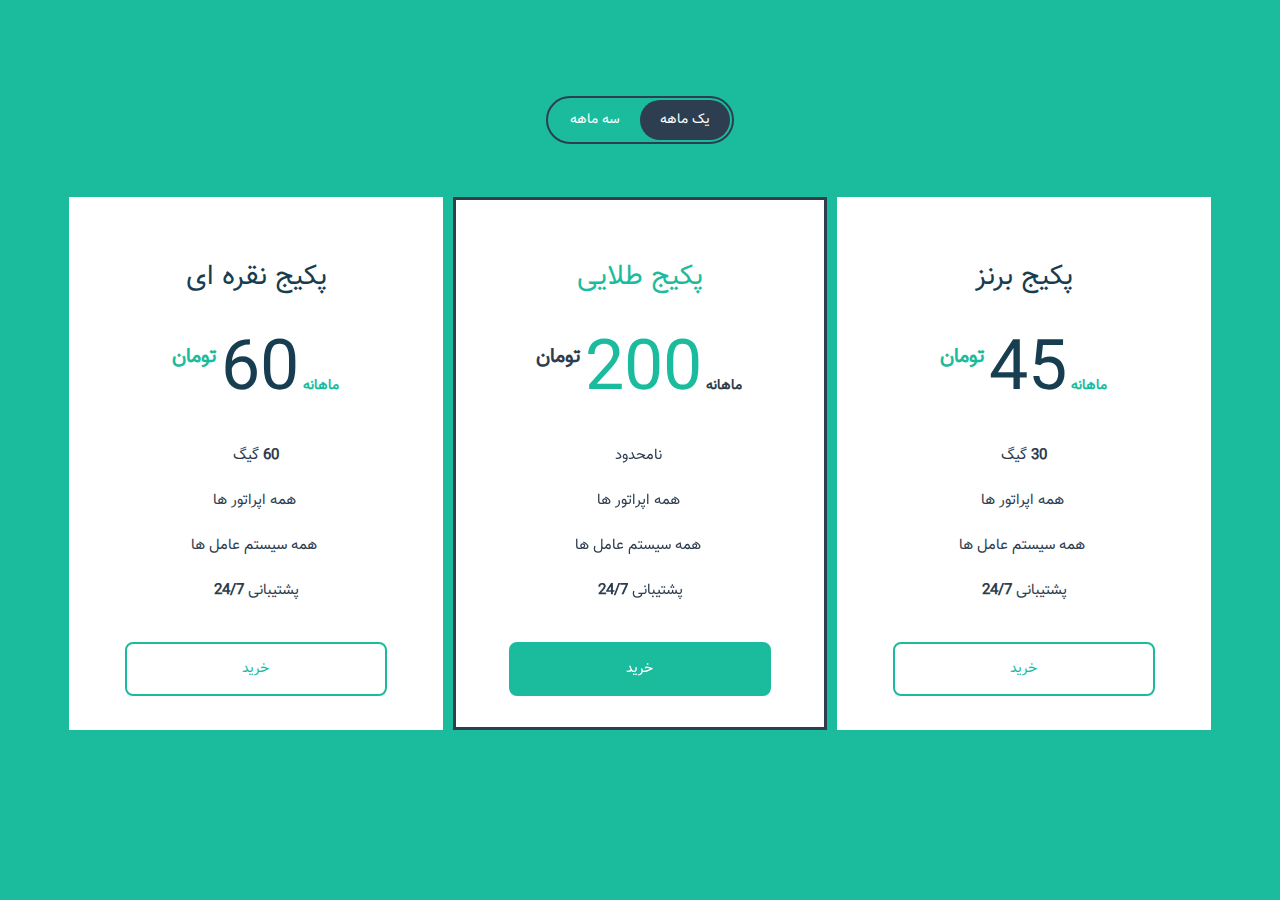
==== commit 42e3fdc5: "Update index.html" ====
--- a/index.html
+++ b/index.html
@@ -40,7 +40,7 @@
 							<ul class="pricing-features">
 								<li><em>30</em>    گیگ </li>
 								<li><em></em> همه اپراتور ها </li>
-								<li><em>20</em> کانفیگ </li>
+								<li><em> </em> همه سیستم عامل ها </li>
 							
 								<li> پشتیبانی <em>24/7</em></li>
 							</ul>
